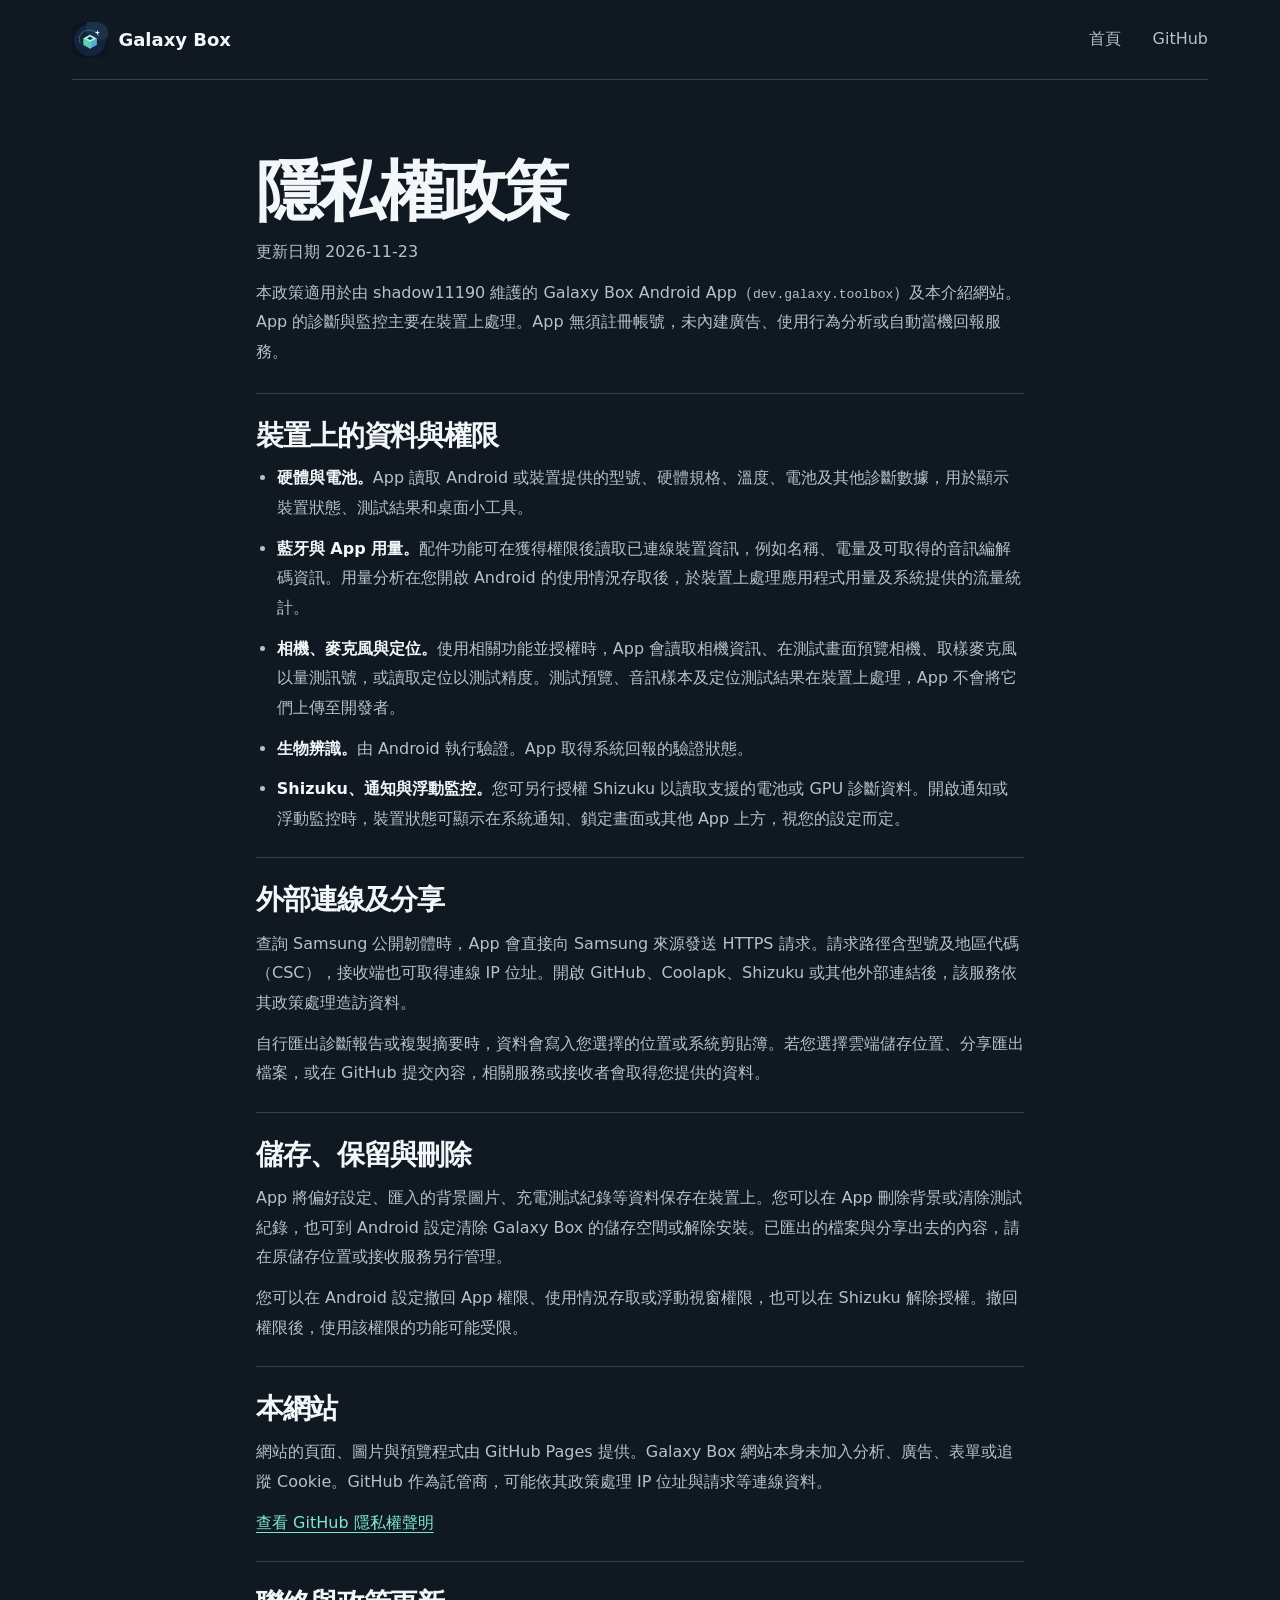
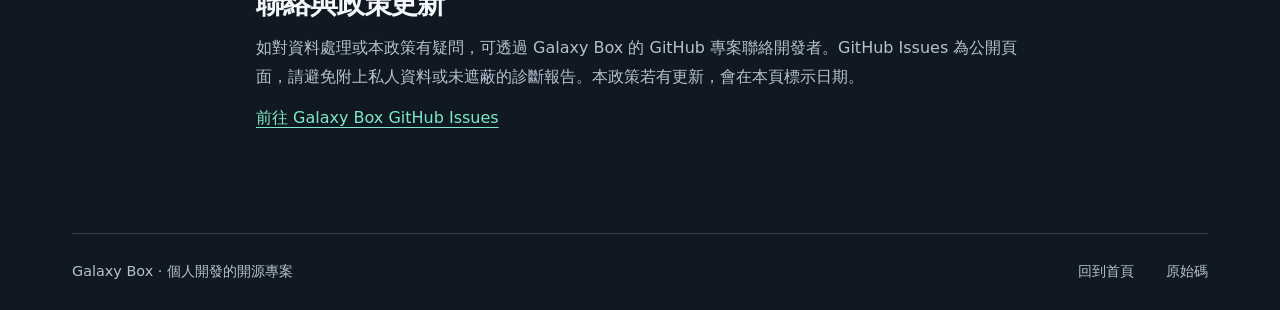
==== privacy.html @ 3721708c "Add Galaxy Box privacy policy" ====
<!doctype html>
<html lang="zh-Hant">
<head>
  <meta charset="utf-8">
  <meta name="viewport" content="width=device-width, initial-scale=1">
  <meta name="theme-color" content="#101821">
  <meta name="description" content="Galaxy Box Android App 與 GitHub Pages 網站的資料使用、權限、儲存與聯絡方式。">
  <link rel="icon" href="assets/icon.png">
  <link rel="stylesheet" href="style.css">
  <title>隱私權政策｜Galaxy Box</title>
</head>
<body>
  <a href="#main" class="skip">跳至主要內容</a>
  <header class="shell masthead">
    <a class="brand" href="./"><img src="assets/icon.png" alt="" width="36" height="36">Galaxy Box</a>
    <nav aria-label="主選單">
      <a href="./">首頁</a>
      <a href="https://github.com/shadow11190/Galaxy-box">GitHub</a>
    </nav>
  </header>
  <main class="shell policy" id="main">
    <div class="policy-heading">
      <h1>隱私權政策</h1>
      <p class="muted">更新日期 <time datetime="2026-11-23">2026-11-23</time></p>
      <p>本政策適用於由 shadow11190 維護的 Galaxy Box Android App（<code>dev.galaxy.toolbox</code>）及本介紹網站。App 的診斷與監控主要在裝置上處理。App 無須註冊帳號，未內建廣告、使用行為分析或自動當機回報服務。</p>
    </div>
    <section aria-labelledby="local-data">
      <h2 id="local-data">裝置上的資料與權限</h2>
      <ul>
        <li><strong>硬體與電池。</strong>App 讀取 Android 或裝置提供的型號、硬體規格、溫度、電池及其他診斷數據，用於顯示裝置狀態、測試結果和桌面小工具。</li>
        <li><strong>藍牙與 App 用量。</strong>配件功能可在獲得權限後讀取已連線裝置資訊，例如名稱、電量及可取得的音訊編解碼資訊。用量分析在您開啟 Android 的使用情況存取後，於裝置上處理應用程式用量及系統提供的流量統計。</li>
        <li><strong>相機、麥克風與定位。</strong>使用相關功能並授權時，App 會讀取相機資訊、在測試畫面預覽相機、取樣麥克風以量測訊號，或讀取定位以測試精度。測試預覽、音訊樣本及定位測試結果在裝置上處理，App 不會將它們上傳至開發者。</li>
        <li><strong>生物辨識。</strong>由 Android 執行驗證。App 取得系統回報的驗證狀態。</li>
        <li><strong>Shizuku、通知與浮動監控。</strong>您可另行授權 Shizuku 以讀取支援的電池或 GPU 診斷資料。開啟通知或浮動監控時，裝置狀態可顯示在系統通知、鎖定畫面或其他 App 上方，視您的設定而定。</li>
      </ul>
    </section>
    <section aria-labelledby="network">
      <h2 id="network">外部連線及分享</h2>
      <p>查詢 Samsung 公開韌體時，App 會直接向 Samsung 來源發送 HTTPS 請求。請求路徑含型號及地區代碼（CSC），接收端也可取得連線 IP 位址。開啟 GitHub、Coolapk、Shizuku 或其他外部連結後，該服務依其政策處理造訪資料。</p>
      <p>自行匯出診斷報告或複製摘要時，資料會寫入您選擇的位置或系統剪貼簿。若您選擇雲端儲存位置、分享匯出檔案，或在 GitHub 提交內容，相關服務或接收者會取得您提供的資料。</p>
    </section>
    <section aria-labelledby="retention">
      <h2 id="retention">儲存、保留與刪除</h2>
      <p>App 將偏好設定、匯入的背景圖片、充電測試紀錄等資料保存在裝置上。您可以在 App 刪除背景或清除測試紀錄，也可到 Android 設定清除 Galaxy Box 的儲存空間或解除安裝。已匯出的檔案與分享出去的內容，請在原儲存位置或接收服務另行管理。</p>
      <p>您可以在 Android 設定撤回 App 權限、使用情況存取或浮動視窗權限，也可以在 Shizuku 解除授權。撤回權限後，使用該權限的功能可能受限。</p>
    </section>
    <section aria-labelledby="website">
      <h2 id="website">本網站</h2>
      <p>網站的頁面、圖片與預覽程式由 GitHub Pages 提供。Galaxy Box 網站本身未加入分析、廣告、表單或追蹤 Cookie。GitHub 作為託管商，可能依其政策處理 IP 位址與請求等連線資料。</p>
      <p><a href="https://docs.github.com/en/site-policy/privacy-policies/github-general-privacy-statement">查看 GitHub 隱私權聲明</a></p>
    </section>
    <section aria-labelledby="contact">
      <h2 id="contact">聯絡與政策更新</h2>
      <p>如對資料處理或本政策有疑問，可透過 Galaxy Box 的 GitHub 專案聯絡開發者。GitHub Issues 為公開頁面，請避免附上私人資料或未遮蔽的診斷報告。本政策若有更新，會在本頁標示日期。</p>
      <p><a href="https://github.com/shadow11190/Galaxy-box/issues">前往 Galaxy Box GitHub Issues</a></p>
    </section>
  </main>
  <footer class="shell footer">
    <p>Galaxy Box · 個人開發的開源專案</p>
    <div><a href="./">回到首頁</a><a href="https://github.com/shadow11190/Galaxy-box">原始碼</a></div>
  </footer>
</body>
</html>
---- style.css ----
:root {
  color-scheme: dark;
  --bg: #101821;
  --panel: #141f2a;
  --ink: #f3f7f9;
  --muted: #b4c2ce;
  --mint: #7ee8ca;
  --line: #334450;
  font-family: system-ui, "Noto Sans TC", "Microsoft JhengHei", sans-serif;
}
* { box-sizing: border-box; }
html { scroll-behavior: smooth; }
body { margin: 0; background: var(--bg); color: var(--ink); line-height: 1.65; }
a { color: inherit; }
button { font: inherit; }
a:focus-visible, button:focus-visible, summary:focus-visible { outline: 2px solid var(--mint); outline-offset: 4px; }
h1, h2, h3, p, figure { margin: 0; }
.shell { width: min(100% - 3rem, 71rem); margin-inline: auto; }
.skip { position: absolute; left: 1rem; top: -5rem; background: var(--mint); color: var(--bg); padding: .75rem; z-index: 3; }
.skip:focus { top: 1rem; }
.masthead { min-height: 5rem; display: flex; align-items: center; justify-content: space-between; border-bottom: 1px solid var(--line); gap: .75rem; }
.brand { display: inline-flex; align-items: center; gap: .65rem; font-weight: 760; font-size: 1.125rem; white-space: nowrap; }
.brand img { border-radius: .65rem; }
.masthead a, .footer a { text-decoration: none; }
.masthead nav, .footer div { display: flex; gap: clamp(.8rem, 3vw, 2rem); }
.footer div { flex-wrap: wrap; row-gap: 0; }
.masthead nav a, .footer a { display: inline-flex; align-items: center; min-height: 44px; color: var(--muted); }
.masthead nav a:hover, .footer a:hover { color: var(--mint); }
.hero { display: grid; grid-template-columns: minmax(0, 1.08fr) minmax(0, 1fr); align-items: center; gap: clamp(2rem, 6vw, 6.5rem); padding-block: clamp(3rem, 7vw, 6.75rem); }
.eyebrow { color: var(--mint); font-size: .92rem; font-weight: 750; letter-spacing: .12em; margin-bottom: .75rem; }
h1 { font-size: clamp(3rem, 6.5vw, 5.8rem); line-height: 1.05; letter-spacing: -.065em; font-weight: 820; }
h1 span { color: var(--mint); }
.lede { font-size: clamp(1.05rem, 1.65vw, 1.25rem); max-width: 32rem; color: var(--muted); margin-top: 1.45rem; }
.actions { display: flex; flex-wrap: wrap; align-items: center; gap: .75rem; margin-top: 1.6rem; }
.button { min-height: 48px; display: inline-flex; align-items: center; justify-content: center; padding: .68rem 1.15rem; border: 1px solid transparent; border-radius: .58rem; text-decoration: none; font-weight: 730; transition: background-color .18s, transform .18s; }
.button:active { transform: scale(.98); }
.primary { background: var(--mint); color: #10221d; }
.primary:hover { background: #99f5dc; }
.secondary { border-color: #4c616f; color: var(--ink); }
.secondary:hover { background: #20313d; }
.release { display: flex; flex-wrap: wrap; gap: .45rem 1.1rem; color: var(--muted); font-size: .9rem; margin-top: 1rem; }
.release span + span::before { content: "·"; margin-right: 1.1rem; color: var(--mint); }
.showcase { display: grid; justify-items: center; isolation: isolate; position: relative; }
.showcase::before { content: ""; position: absolute; z-index: -1; inset: 5% 0 14%; border: 1px solid #31464c; border-radius: 1.5rem; background: radial-gradient(ellipse at 45% 48%, #25474b 0%, transparent 76%), repeating-linear-gradient(0deg, transparent 0 31px, #293c46 31px 32px), repeating-linear-gradient(90deg, #17242e 0 31px, #293c46 31px 32px); }
.phone { width: min(67%, 17.75rem); min-width: 12rem; aspect-ratio: 400 / 867; box-sizing: content-box; border: 1px solid #627584; border-radius: 1.55rem; background: #131920; padding: .42rem; box-shadow: 0 1rem 2.4rem #080d1466; }
.phone img { display: block; width: 100%; height: 100%; object-fit: cover; border-radius: 1.15rem; }
figcaption { margin-top: .7rem; text-align: center; }
.switcher { display: flex; align-items: center; justify-content: center; gap: .3rem; flex-wrap: wrap; }
.switcher[hidden] { display: none; }
.switcher button { border: 1px solid transparent; min-height: 44px; background: transparent; padding: .3rem .7rem; color: var(--muted); border-radius: .4rem; font-size: .9rem; cursor: pointer; }
.switcher button:hover, .switcher button[aria-pressed="true"] { color: var(--mint); border-color: var(--line); background: var(--panel); }
.caption { display: block; margin-top: .25rem; font-size: .875rem; color: var(--muted); }
.band { background: var(--panel); border-block: 1px solid var(--line); }
.features, .installation { padding-block: clamp(3rem, 6vw, 5.5rem); }
h2 { font-size: clamp(1.85rem, 3.5vw, 2.65rem); line-height: 1.25; letter-spacing: -.04em; }
h3 { font-size: 1.18rem; line-height: 1.35; }
.feature-grid { display: grid; grid-template-columns: repeat(4, minmax(0, 1fr)); gap: 1.45rem; margin-top: 2rem; }
.feature-grid article { border-top: 2px solid #41615f; padding-top: 1rem; }
.feature-grid p, .details p { color: var(--muted); margin-top: .55rem; }
.installation { display: grid; grid-template-columns: minmax(0, 1fr) minmax(0, 1fr); gap: clamp(2rem, 5vw, 4rem); }
.muted { color: var(--muted); margin-top: .7rem; }
.text-link { color: var(--mint); display: inline-flex; align-items: center; min-height: 44px; text-underline-offset: .28em; }
.details { border-top: 1px solid var(--line); }
details { border-bottom: 1px solid var(--line); padding: .65rem 0; }
summary { cursor: pointer; font-weight: 680; padding: .22rem 0; }
summary::marker { color: var(--mint); }
.details p { margin: .2rem 0 .55rem 1.1rem; }
.footer { display: flex; justify-content: space-between; align-items: center; gap: .5rem 1.25rem; flex-wrap: wrap; border-top: 1px solid var(--line); padding-block: 1rem; color: var(--muted); font-size: .9rem; }
.policy { max-width: 48rem; padding-block: clamp(3rem, 6vw, 5rem); }
.policy h1 { font-size: clamp(2.6rem, 6vw, 4.1rem); }
.policy h2 { font-size: clamp(1.35rem, 3vw, 1.75rem); }
.policy-heading { padding-bottom: 1.65rem; }
.policy section { border-top: 1px solid var(--line); padding-block: 1.5rem; }
.policy p, .policy li { color: var(--muted); line-height: 1.85; }
.policy-heading p:last-child, .policy section p { margin-top: .7rem; }
.policy ul { margin: .65rem 0 0; padding-inline-start: 1.3rem; }
.policy li + li { margin-top: .7rem; }
.policy strong { color: var(--ink); }
.policy a { color: var(--mint); text-underline-offset: .24rem; }
.policy code { overflow-wrap: anywhere; }
@media (max-width: 55rem) {
  .feature-grid { grid-template-columns: repeat(2, minmax(0, 1fr)); }
}
@media (max-width: 43rem) {
  .hero, .installation { grid-template-columns: minmax(0, 1fr); }
  .hero { padding-top: 3rem; }
  .showcase { max-width: 29rem; width: 100%; margin-inline: auto; }
  .phone { width: min(60%, 15rem); }
}
@media (max-width: 24rem) {
  .shell { width: calc(100% - 2rem); }
  .masthead nav { font-size: .875rem; }
  .brand { gap: .4rem; font-size: 1rem; }
  .brand img { width: 30px; height: 30px; }
  .feature-grid { grid-template-columns: minmax(0, 1fr); }
}
@media (prefers-reduced-motion: reduce) {
  *, *::before, *::after { scroll-behavior: auto !important; transition: none !important; }
}
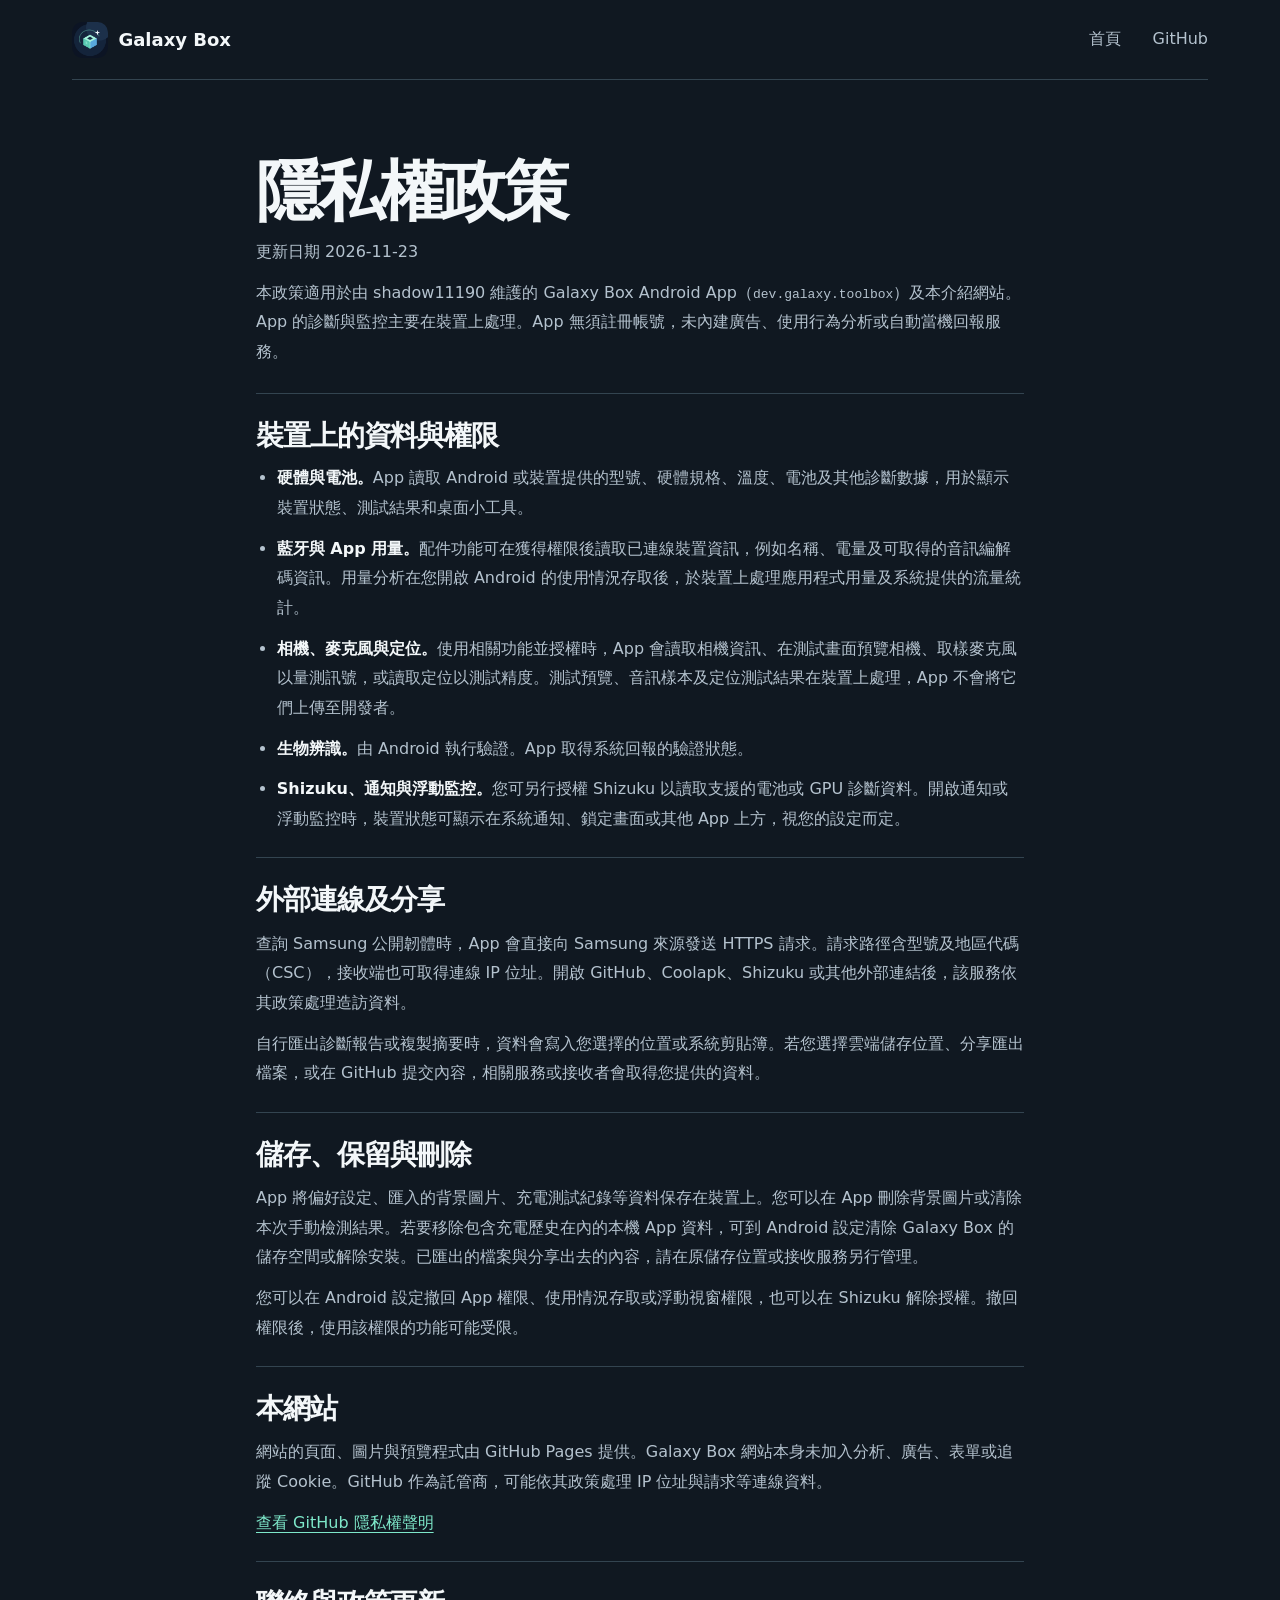
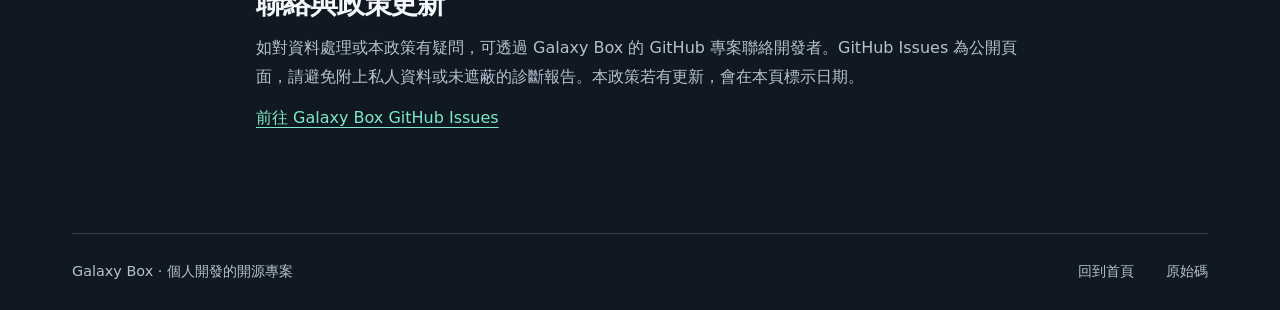
==== commit 24c81b3e: "Clarify how to delete charging history" ====
--- a/privacy.html
+++ b/privacy.html
@@ -41,7 +41,7 @@
     </section>
     <section aria-labelledby="retention">
       <h2 id="retention">儲存、保留與刪除</h2>
-      <p>App 將偏好設定、匯入的背景圖片、充電測試紀錄等資料保存在裝置上。您可以在 App 刪除背景或清除測試紀錄，也可到 Android 設定清除 Galaxy Box 的儲存空間或解除安裝。已匯出的檔案與分享出去的內容，請在原儲存位置或接收服務另行管理。</p>
+      <p>App 將偏好設定、匯入的背景圖片、充電測試紀錄等資料保存在裝置上。您可以在 App 刪除背景圖片或清除本次手動檢測結果。若要移除包含充電歷史在內的本機 App 資料，可到 Android 設定清除 Galaxy Box 的儲存空間或解除安裝。已匯出的檔案與分享出去的內容，請在原儲存位置或接收服務另行管理。</p>
       <p>您可以在 Android 設定撤回 App 權限、使用情況存取或浮動視窗權限，也可以在 Shizuku 解除授權。撤回權限後，使用該權限的功能可能受限。</p>
     </section>
     <section aria-labelledby="website">
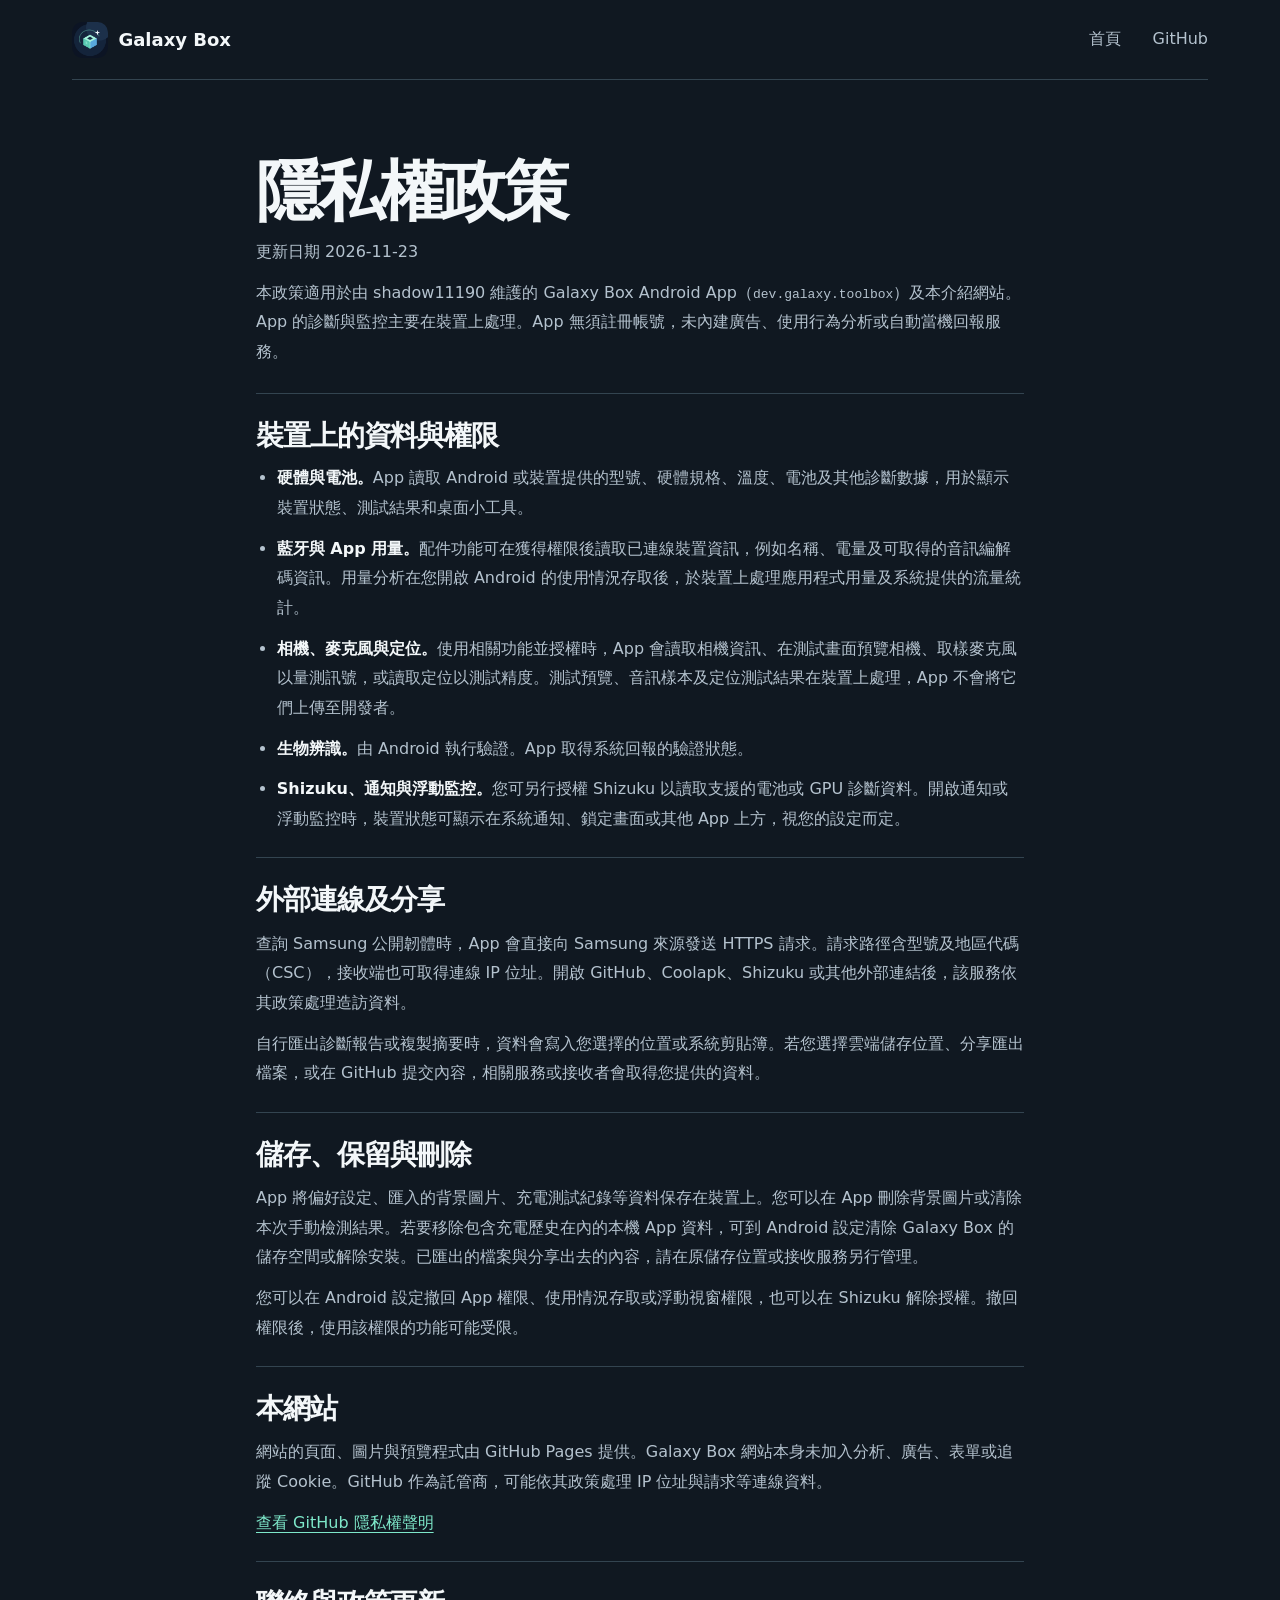
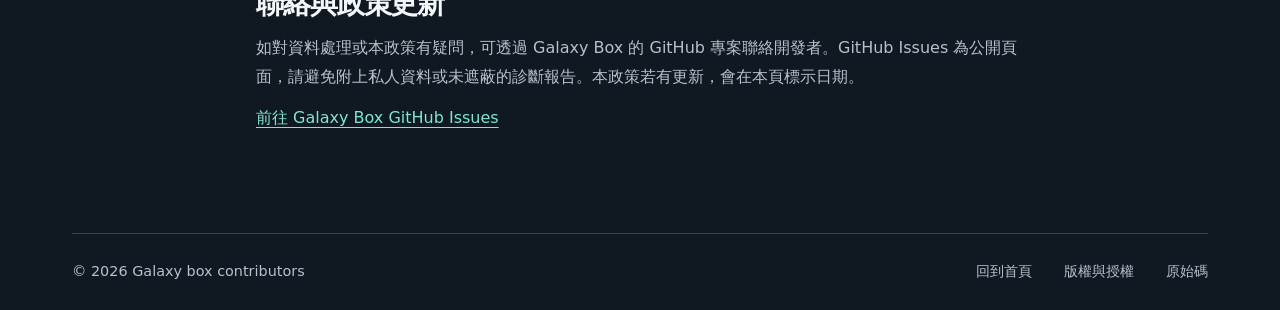
==== commit a598e073: "Add copyright and license information to website" ====
--- a/privacy.html
+++ b/privacy.html
@@ -56,8 +56,8 @@
     </section>
   </main>
   <footer class="shell footer">
-    <p>Galaxy Box · 個人開發的開源專案</p>
-    <div><a href="./">回到首頁</a><a href="https://github.com/shadow11190/Galaxy-box">原始碼</a></div>
+    <p>© 2026 Galaxy box contributors</p>
+    <div><a href="./">回到首頁</a><a href="licenses.html">版權與授權</a><a href="https://github.com/shadow11190/Galaxy-box">原始碼</a></div>
   </footer>
 </body>
 </html>
